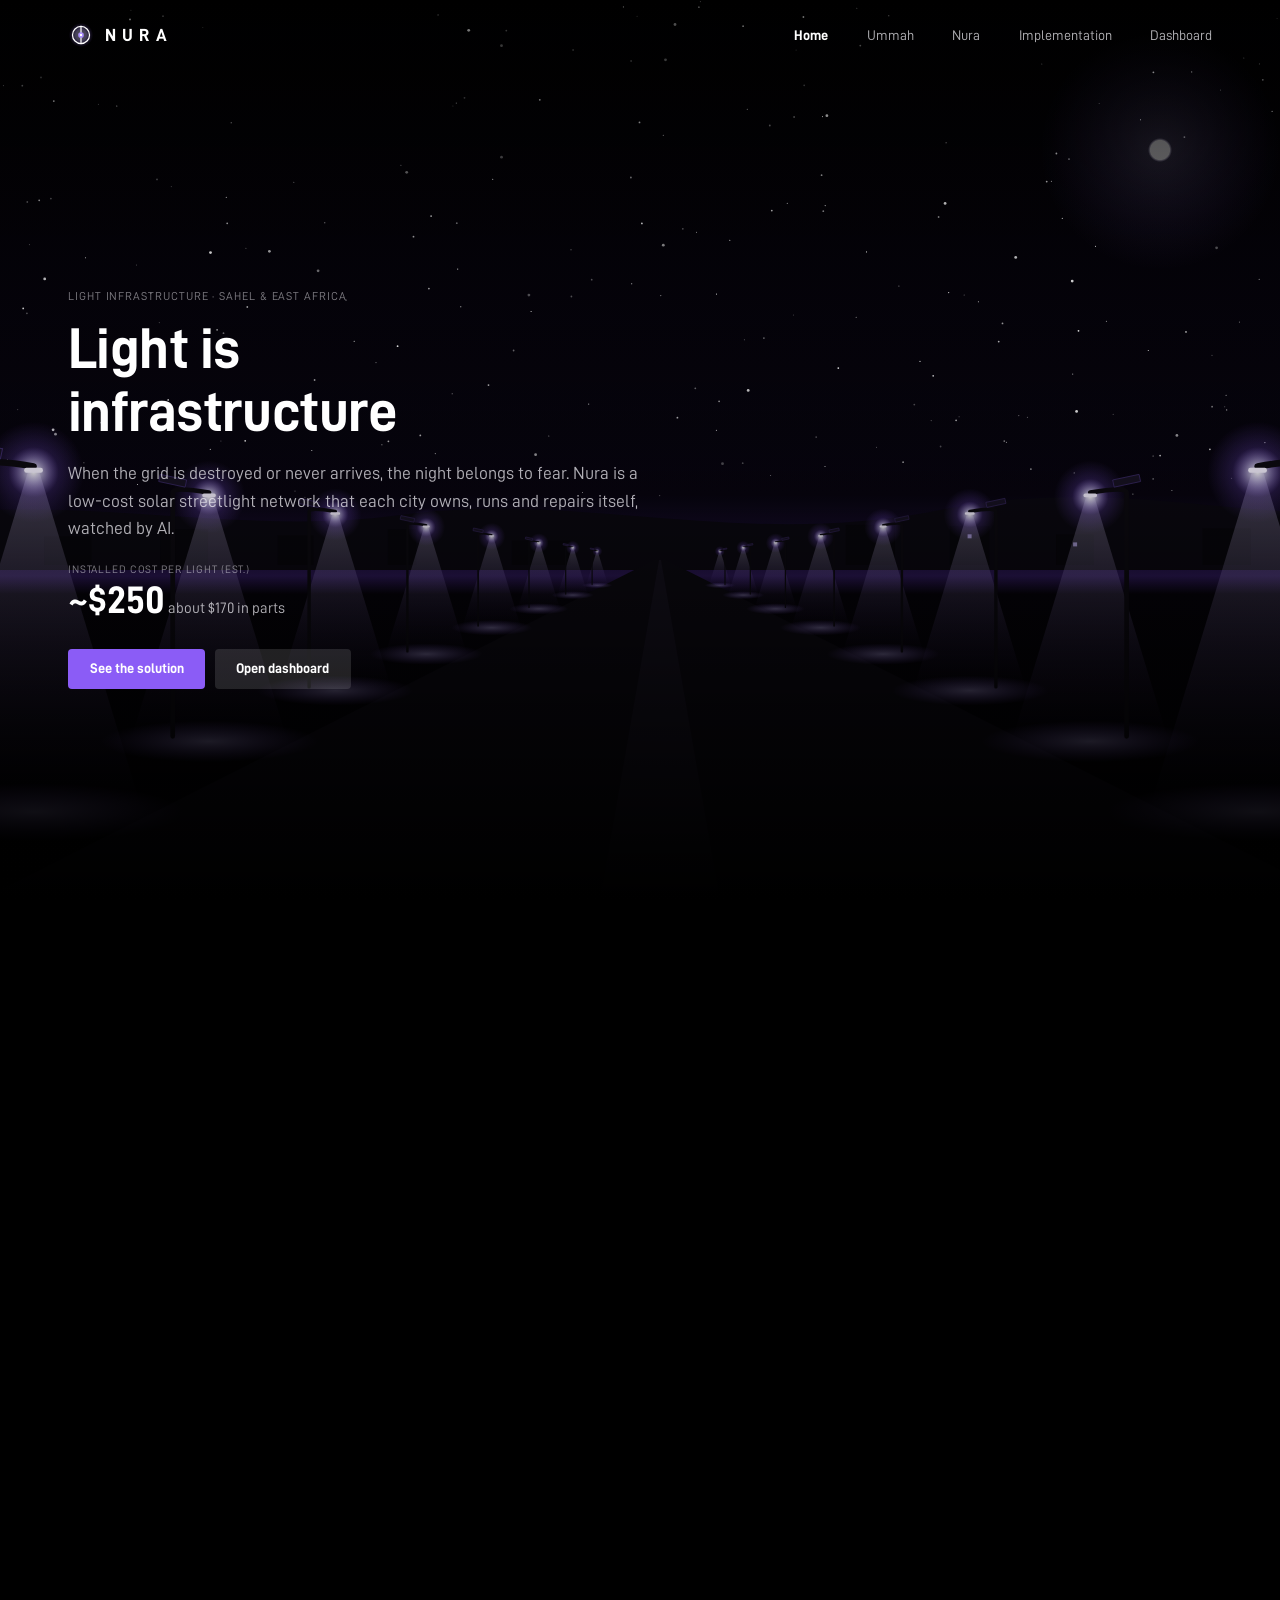
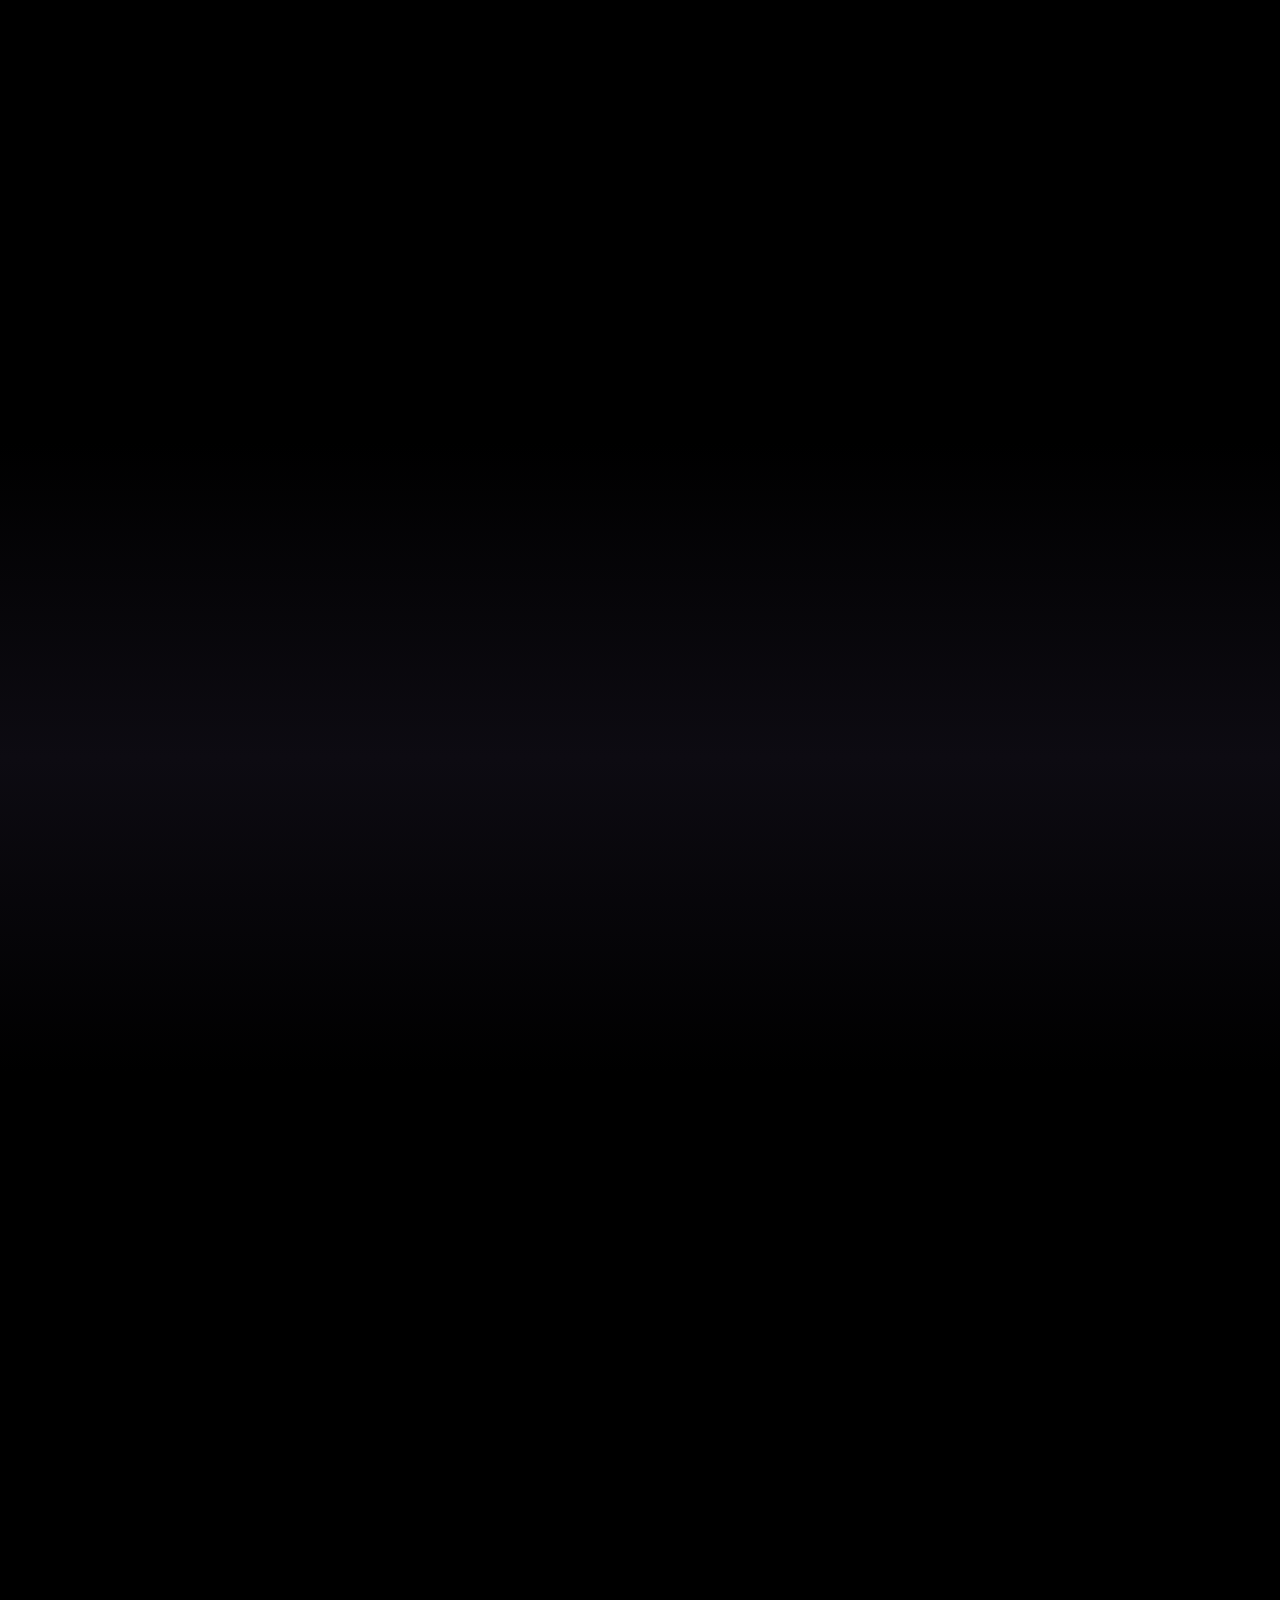
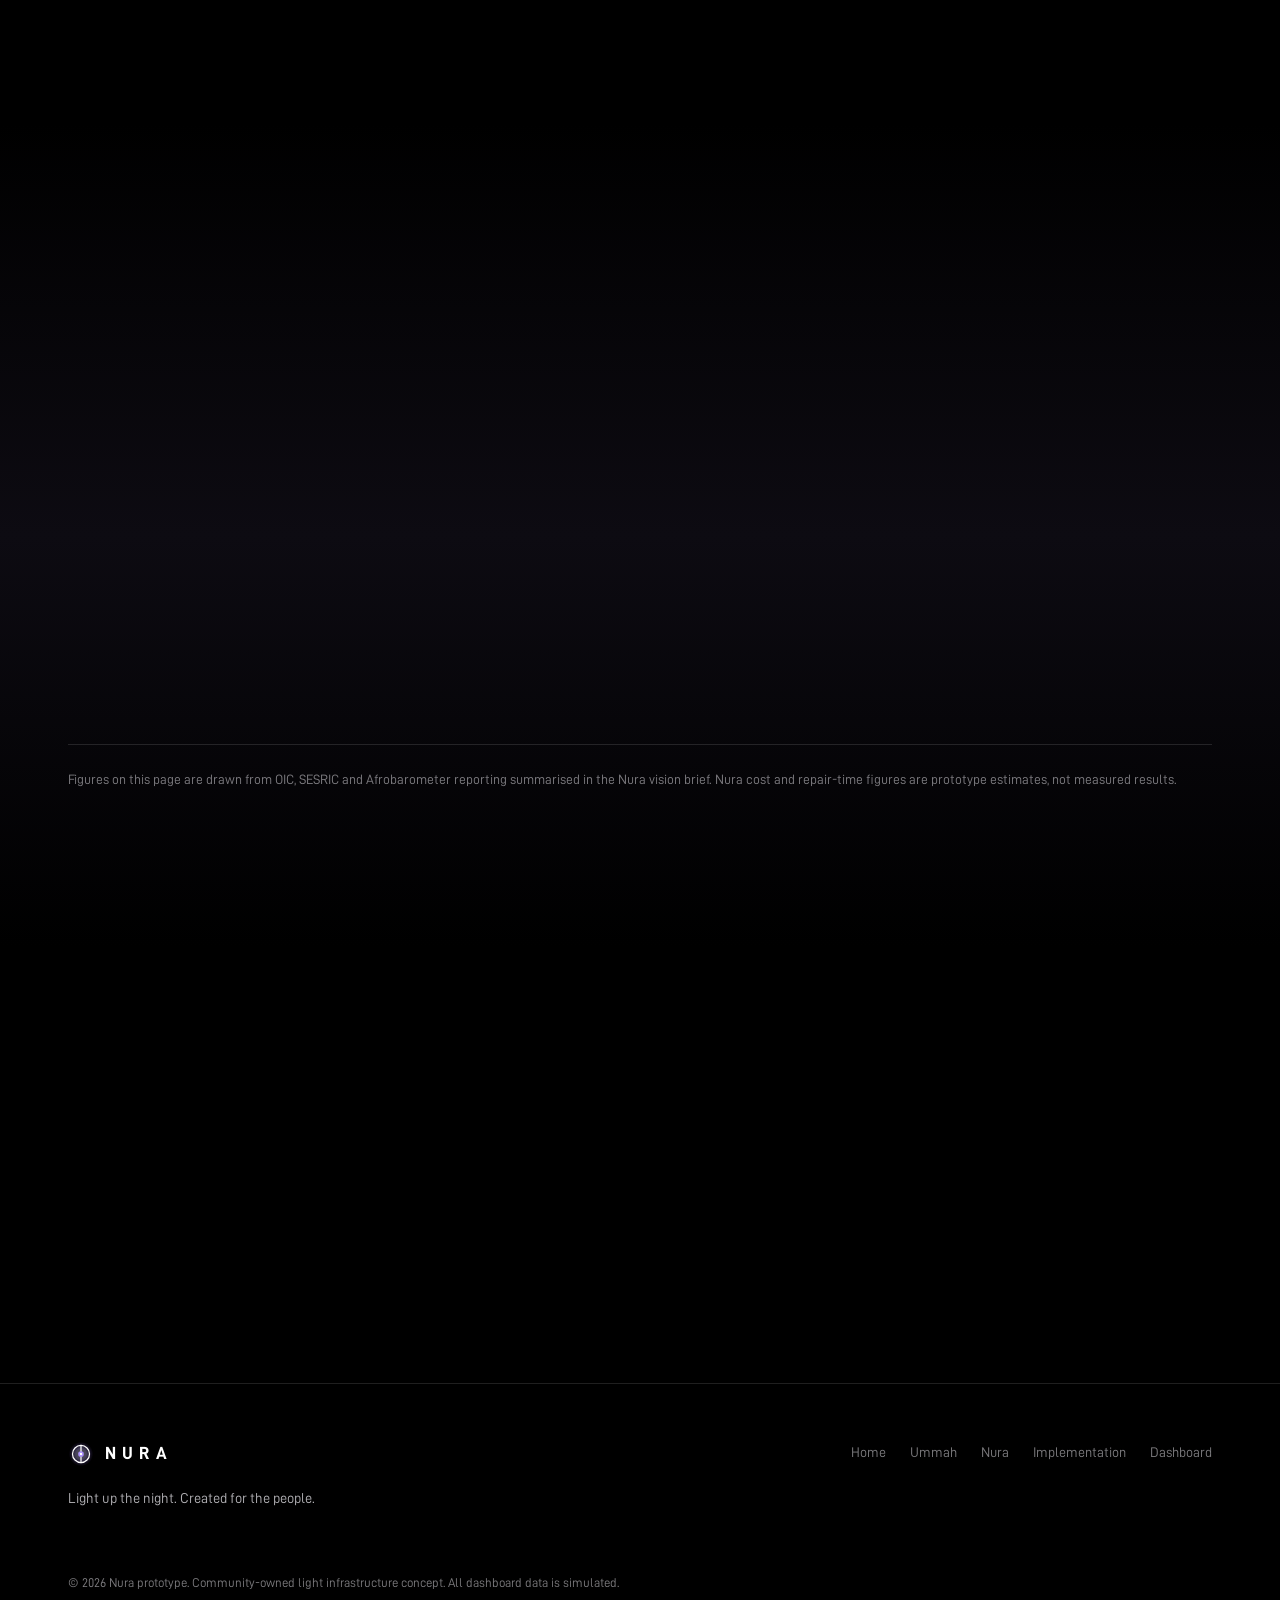
==== frontend/index.html @ 33710a35 "Merge GitHub initial commit" ====
<!doctype html>
<html lang="en">
<head>
  <meta charset="utf-8">
  <meta name="viewport" content="width=device-width, initial-scale=1, viewport-fit=cover">
  <meta http-equiv="Content-Security-Policy" content="default-src 'self'; script-src 'self'; style-src 'self'; font-src 'self'; img-src 'self' data:; connect-src 'self'; object-src 'none'; base-uri 'self'; form-action 'none'">
  <meta name="referrer" content="strict-origin-when-cross-origin">
  <title>Nura | Light is infrastructure</title>
  <meta name="description" content="Nura is a city-owned, solar-powered streetlight network with AI-assisted outage monitoring for Sudan, Somalia and the wider Sahel and East Africa.">
  <meta name="theme-color" content="#000000">
  <link rel="icon" href="assets/img/favicon.svg" type="image/svg+xml">
  <link rel="preload" href="assets/fonts/D-DIN-Bold.woff" as="font" type="font/woff" crossorigin>
  <link rel="stylesheet" href="assets/css/nura.css">
  <script src="assets/js/site.js" defer></script>
</head>
<body>
  <a class="skip-link" href="#main">Skip to content</a>

  <header class="nav">
    <div class="container nav__inner">
      <a class="brand" href="index.html" aria-label="Nura home"><img src="assets/img/logo.svg" alt="" width="26" height="26">NURA</a>
      <button class="nav__toggle" type="button" aria-expanded="false" aria-controls="nav-links" aria-label="Open menu"><span></span><span></span><span></span></button>
      <ul class="nav__links" id="nav-links">
        <li><a href="index.html" aria-current="page">Home</a></li>
        <li><a href="ummah.html">Ummah</a></li>
        <li><a href="nura.html">Nura</a></li>
        <li><a href="implementation.html">Implementation</a></li>
        <li><a href="dashboard.html">Dashboard</a></li>
      </ul>
    </div>
  </header>

  <main id="main">
    <!-- Hero -->
    <section class="hero">
      <div class="hero__bg hero__bg--street" role="img" aria-label="A Sahel road at night lined with purple-white solar streetlights"></div>
      <div class="container">
        <div class="hero__content">
          <span class="eyebrow">Light infrastructure · Sahel &amp; East Africa</span>
          <h1>Light is<br>infrastructure</h1>
          <p>When the grid is destroyed or never arrives, the night belongs to fear. Nura is a low-cost solar streetlight network that each city owns, runs and repairs itself, watched by AI.</p>
          <div class="hero__figure">
            <span>Installed cost per light (est.)</span>
            <strong>~$250</strong><small>about $170 in parts</small>
          </div>
          <div class="btn-row">
            <a class="btn btn--primary" href="nura.html">See the solution</a>
            <a class="btn" href="dashboard.html">Open dashboard</a>
          </div>
        </div>
      </div>
    </section>

    <!-- The problem -->
    <section class="section" aria-labelledby="problem-title">
      <div class="container split split--wide-left">
        <div class="reveal">
          <span class="eyebrow">The problem</span>
          <h2 id="problem-title">The missing layer</h2>
          <p class="lede">Sudan, the Sahel and East Africa lack <strong>light infrastructure</strong>: the small, local public works that everyday life depends on. That means mini-grids, clean-water boreholes, neighbourhood clinics, community telecoms and streetlights.</p>
          <p>The Organisation of Islamic Cooperation (OIC) has warned that chronic shortages of this decentralised infrastructure make the region's climate shocks, displacement and insecurity worse. Heavy infrastructure takes decades. Light infrastructure can be rebuilt in weeks, if communities are allowed to own it.</p>
        </div>
        <div class="grid grid--2 reveal">
          <div class="stat">
            <div class="stat__value">40<small>%</small></div>
            <div class="stat__label">In complete darkness</div>
            <div class="stat__note">Share of people in parts of war-torn Sudan left without power after attacks on energy assets.</div>
          </div>
          <div class="stat">
            <div class="stat__value">~1<small>/2</small></div>
            <div class="stat__label">Rural access</div>
            <div class="stat__note">Only about half of rural Sahelian communities have a borehole or reliable piped water (Afrobarometer).</div>
          </div>
          <div class="stat">
            <div class="stat__value">11</div>
            <div class="stat__label">Sudanese states</div>
            <div class="stat__note">Where the OIC's Islamic Solidarity Fund is re-equipping 80 local health centres.</div>
          </div>
          <div class="stat">
            <div class="stat__value">7</div>
            <div class="stat__label">Sahel nations</div>
            <div class="stat__note">Linked by the planned 10,100 km Dakar–Port Sudan railway, with no local lighting along its corridors.</div>
          </div>
        </div>
      </div>
    </section>

    <!-- Root causes -->
    <section class="section section--panel" aria-labelledby="causes-title">
      <div class="container">
        <div class="reveal">
          <span class="eyebrow">Why the lights go out</span>
          <h2 id="causes-title">Three forces keep the dark</h2>
        </div>
        <div class="grid grid--3 reveal">
          <article class="card">
            <h3>Systematic destruction</h3>
            <p>In active conflict, including the war in Sudan, armed factions such as the RSF target local energy and communications assets. Water networks fail with them, because the pumps need power.</p>
            <div class="card__meta">Impact · <strong>Up to 40% dark</strong></div>
          </article>
          <article class="card">
            <h3>Rural–urban disparity</h3>
            <p>Even before the war, city centres had patchy grid access while rural communities had almost none. Central grids never reach the villages, camps and edges of towns where people now live.</p>
            <div class="card__meta">Impact · <strong>~50% no water point</strong></div>
          </article>
          <article class="card">
            <h3>Climate–scarcity loop</h3>
            <p>SESRIC describes a vicious cycle. Without decentralised water and energy management, land degrades and droughts deepen. Economies weaken, and there is even less to build with.</p>
            <div class="card__meta">Impact · <strong>Self-reinforcing</strong></div>
          </article>
        </div>
      </div>
    </section>

    <!-- Who it hurts -->
    <section class="section" aria-labelledby="who-title">
      <div class="container split">
        <div class="reveal">
          <span class="eyebrow">Who pays for the dark</span>
          <h2 id="who-title">Everyone deserves the safety of light</h2>
          <p class="lede">Streetlights pave the way for travel. Without them, the most ordinary trips become the most dangerous.</p>
        </div>
        <div class="reveal">
          <ul class="checklist">
            <li><span><strong>Children</strong> walking to school, to the suuq and between family homes, often before sunrise and after sunset.</span></li>
            <li><span><strong>Women</strong> who carry the caregiving of whole families: preparing food, supporting children's education and reaching medical care, often at night.</span></li>
            <li><span><strong>Patients and health workers</strong> moving between homes and clinics when emergencies don't wait for daylight.</span></li>
            <li><span><strong>Displaced families</strong> in camps and host towns where paths, latrines and water points sit in total darkness.</span></li>
          </ul>
        </div>
      </div>
    </section>

    <!-- Impact -->
    <section class="section section--panel" aria-labelledby="impact-title">
      <div class="container">
        <div class="reveal">
          <span class="eyebrow">The impact of Nura</span>
          <h2 id="impact-title">Light without the overhead</h2>
          <p class="lede">Nura removes the expensive parts of a streetlight: trenching, grid connections, central control rooms and corporate contracts. It keeps what matters: light that stays on, and a community that knows the moment it doesn't.</p>
        </div>
        <div class="grid grid--4 reveal">
          <div class="stat">
            <div class="stat__value"><small>$</small>~250</div>
            <div class="stat__label">Per light, installed (est.)</div>
            <div class="stat__note">About $170 of that is parts: solar kit, battery, 10 W LED lamp and sensor node.</div>
          </div>
          <div class="stat">
            <div class="stat__value">0</div>
            <div class="stat__label">Grid dependence</div>
            <div class="stat__note">Every pole generates and stores its own power.</div>
          </div>
          <div class="stat">
            <div class="stat__value">3</div>
            <div class="stat__label">Priority zones</div>
            <div class="stat__note">Refugee, education and healthcare corridors are lit first.</div>
          </div>
          <div class="stat">
            <div class="stat__value">&lt;24<small>h</small></div>
            <div class="stat__label">Target repair time</div>
            <div class="stat__note">AI detects the outage and sends a local fixer step-by-step instructions.</div>
          </div>
        </div>
        <p class="sources">Figures on this page are drawn from OIC, SESRIC and Afrobarometer reporting summarised in the Nura vision brief. Nura cost and repair-time figures are prototype estimates, not measured results.</p>
      </div>
    </section>

    <!-- Slogan -->
    <section class="section slogan" aria-label="Nura slogan">
      <div class="container reveal">
        <span class="eyebrow">Nura · نورة · Light</span>
        <blockquote>Light up the night. <em>Created for the people.</em></blockquote>
        <div class="btn-row btn-row--center">
          <a class="btn" href="ummah.html">Why it matters</a>
          <a class="btn btn--primary" href="nura.html">How Nura works</a>
        </div>
      </div>
    </section>
  </main>

  <footer class="footer">
    <div class="container footer__inner">
      <div>
        <a class="brand" href="index.html" aria-label="Nura home"><img src="assets/img/logo.svg" alt="" width="26" height="26">NURA</a>
        <p class="footer__slogan">Light up the night. Created for the people.</p>
      </div>
      <ul class="footer__links">
        <li><a href="index.html">Home</a></li>
        <li><a href="ummah.html">Ummah</a></li>
        <li><a href="nura.html">Nura</a></li>
        <li><a href="implementation.html">Implementation</a></li>
        <li><a href="dashboard.html">Dashboard</a></li>
      </ul>
      <p class="footer__legal">© <span id="year">2026</span> Nura prototype. Community-owned light infrastructure concept. All dashboard data is simulated.</p>
    </div>
  </footer>
</body>
</html>
---- frontend/assets/css/nura.css ----
/* ==========================================================================
   Nura design system
   Black ground, white type, purple light. Starlink-inspired layout rhythm.
   ========================================================================== */

@font-face {
  font-family: "D-DIN";
  src: url("../fonts/D-DIN.woff") format("woff");
  font-weight: 400;
  font-style: normal;
  font-display: swap;
}
@font-face {
  font-family: "D-DIN";
  src: url("../fonts/D-DIN-Bold.woff") format("woff");
  font-weight: 700;
  font-style: normal;
  font-display: swap;
}
@font-face {
  font-family: "Barlow";
  src: url("../fonts/barlow-300.woff2") format("woff2");
  font-weight: 300;
  font-display: swap;
}
@font-face {
  font-family: "Barlow";
  src: url("../fonts/barlow-400.woff2") format("woff2");
  font-weight: 400;
  font-display: swap;
}
@font-face {
  font-family: "Barlow";
  src: url("../fonts/barlow-500.woff2") format("woff2");
  font-weight: 500;
  font-display: swap;
}
@font-face {
  font-family: "Barlow";
  src: url("../fonts/barlow-600.woff2") format("woff2");
  font-weight: 600;
  font-display: swap;
}

:root {
  color-scheme: dark;

  --black: #000000;
  --ink-900: #07060a;
  --ink-800: #0d0b12;
  --ink-700: #15121c;
  --panel: #1a1025;
  --line: rgba(255, 255, 255, 0.12);
  --line-strong: rgba(255, 255, 255, 0.28);

  --white: #ffffff;
  --text: #f4f2f8;
  --text-2: rgba(244, 242, 248, 0.72);
  --text-3: rgba(244, 242, 248, 0.5);

  --purple: #8b5cf6;
  --purple-hi: #a78bfa;
  --purple-lo: #5b3bb3;
  --purple-glow: rgba(139, 92, 246, 0.45);

  /* status: reserved, always paired with icon + label */
  --st-ok: #a78bfa;
  --st-warn: #fab219;
  --st-serious: #ec835a;
  --st-critical: #e5484d;

  --font-display: "D-DIN", "Barlow", "Helvetica Neue", Arial, sans-serif;
  --font-body: "D-DIN", "Barlow", "Helvetica Neue", Arial, sans-serif;
  --font-mono: ui-monospace, "SF Mono", Menlo, Consolas, monospace;

  --gutter: clamp(1rem, 4vw, 3rem);
  --max: 1240px;
  --nav-h: 72px;
  --ease: cubic-bezier(0.2, 0.7, 0.2, 1);
}

*,
*::before,
*::after {
  box-sizing: border-box;
}

html {
  scroll-behavior: smooth;
  -webkit-text-size-adjust: 100%;
}

body {
  margin: 0;
  background: var(--black);
  color: var(--text);
  font-family: var(--font-body);
  font-weight: 400;
  font-size: 1.0625rem;
  line-height: 1.6;
  -webkit-font-smoothing: antialiased;
  -moz-osx-font-smoothing: grayscale;
  overflow-x: hidden;
}

[hidden] {
  display: none !important;
}

img,
svg {
  max-width: 100%;
  display: block;
}

a {
  color: inherit;
  text-decoration: none;
}

p {
  margin: 0 0 1rem;
  color: var(--text-2);
}

h1,
h2,
h3,
h4 {
  font-family: var(--font-display);
  font-weight: 700;
  text-transform: uppercase;
  letter-spacing: 0.02em;
  line-height: 1.05;
  margin: 0 0 1rem;
  color: var(--white);
}

h1 {
  font-size: clamp(2.6rem, 7vw, 5.25rem);
}
h2 {
  font-size: clamp(2rem, 4.6vw, 3.5rem);
}
h3 {
  font-size: clamp(1.15rem, 2vw, 1.5rem);
  letter-spacing: 0.06em;
}
h4 {
  font-size: 0.95rem;
  letter-spacing: 0.14em;
}

:focus-visible {
  outline: 2px solid var(--purple-hi);
  outline-offset: 3px;
}

.skip-link {
  position: absolute;
  left: 1rem;
  top: -100px;
  z-index: 200;
  background: var(--white);
  color: var(--black);
  padding: 0.6rem 1rem;
  font-family: var(--font-display);
  text-transform: uppercase;
  letter-spacing: 0.12em;
  font-size: 0.8rem;
}
.skip-link:focus {
  top: 1rem;
}

.visually-hidden {
  position: absolute !important;
  width: 1px;
  height: 1px;
  overflow: hidden;
  clip: rect(0 0 0 0);
  white-space: nowrap;
}

/* ---------- Layout ---------- */

.container {
  width: 100%;
  max-width: var(--max);
  margin-inline: auto;
  padding-inline: var(--gutter);
}

.section {
  padding-block: clamp(4.5rem, 11vw, 9rem);
  position: relative;
}

.section--tight {
  padding-block: clamp(3rem, 7vw, 5rem);
}

.section--panel {
  background: linear-gradient(180deg, var(--black) 0%, var(--ink-800) 50%, var(--black) 100%);
}

.eyebrow {
  display: inline-block;
  font-family: var(--font-display);
  font-size: 0.78rem;
  letter-spacing: 0.28em;
  text-transform: uppercase;
  color: var(--purple-hi);
  margin-bottom: 1.1rem;
}

.lede {
  font-size: clamp(1.1rem, 1.8vw, 1.3rem);
  font-weight: 300;
  color: var(--text-2);
  max-width: 44rem;
}

.split {
  display: grid;
  grid-template-columns: 1fr;
  gap: clamp(2rem, 5vw, 5rem);
  align-items: center;
}
@media (min-width: 900px) {
  .split {
    grid-template-columns: 1fr 1fr;
  }
  .split--wide-left {
    grid-template-columns: 1.2fr 1fr;
  }
}

.grid {
  display: grid;
  gap: 1px;
  background: var(--line);
  border: 1px solid var(--line);
}
.grid--2 {
  grid-template-columns: repeat(auto-fit, minmax(min(100%, 320px), 1fr));
}
.grid--3 {
  grid-template-columns: repeat(auto-fit, minmax(min(100%, 260px), 1fr));
}
.grid--4 {
  grid-template-columns: repeat(auto-fit, minmax(min(100%, 220px), 1fr));
}

/* ---------- Navigation ---------- */

.nav {
  position: fixed;
  inset: 0 0 auto 0;
  z-index: 100;
  height: var(--nav-h);
  transition: background 0.35s var(--ease), border-color 0.35s var(--ease);
  border-bottom: 1px solid transparent;
}
.nav.is-scrolled,
.nav.is-open {
  background: rgba(0, 0, 0, 0.88);
  backdrop-filter: blur(14px);
  -webkit-backdrop-filter: blur(14px);
  border-bottom-color: var(--line);
}
.nav__inner {
  height: 100%;
  display: flex;
  align-items: center;
  justify-content: space-between;
  gap: 1rem;
}
.brand {
  display: inline-flex;
  align-items: center;
  gap: 0.7rem;
  font-family: var(--font-display);
  font-weight: 700;
  font-size: 1.35rem;
  letter-spacing: 0.42em;
  color: var(--white);
}
.brand img {
  width: 26px;
  height: 26px;
}
.nav__links {
  display: flex;
  align-items: center;
  gap: clamp(1rem, 3vw, 2.4rem);
  list-style: none;
  margin: 0;
  padding: 0;
}
.nav__links a {
  font-family: var(--font-display);
  font-size: 0.82rem;
  letter-spacing: 0.2em;
  text-transform: uppercase;
  color: var(--text-2);
  padding-block: 0.4rem;
  border-bottom: 1px solid transparent;
  transition: color 0.2s, border-color 0.2s;
}
.nav__links a:hover,
.nav__links a[aria-current="page"] {
  color: var(--white);
  border-bottom-color: var(--purple);
}
.nav__toggle {
  display: none;
  background: none;
  border: 0;
  color: var(--white);
  width: 44px;
  height: 44px;
  padding: 10px;
  cursor: pointer;
}
.nav__toggle span {
  display: block;
  height: 1.5px;
  background: currentColor;
  margin: 6px 0;
  transition: transform 0.3s var(--ease), opacity 0.3s;
}
.nav.is-open .nav__toggle span:nth-child(1) {
  transform: translateY(7.5px) rotate(45deg);
}
.nav.is-open .nav__toggle span:nth-child(2) {
  opacity: 0;
}
.nav.is-open .nav__toggle span:nth-child(3) {
  transform: translateY(-7.5px) rotate(-45deg);
}

@media (max-width: 760px) {
  .nav__toggle {
    display: block;
  }
  .nav__links {
    position: fixed;
    top: var(--nav-h);
    left: 0;
    right: 0;
    flex-direction: column;
    align-items: stretch;
    gap: 0;
    background: rgba(0, 0, 0, 0.96);
    border-bottom: 1px solid var(--line);
    padding: 0.5rem var(--gutter) 1.5rem;
    transform: translateY(-120%);
    visibility: hidden;
    transition: transform 0.35s var(--ease), visibility 0.35s;
  }
  .nav.is-open .nav__links {
    transform: none;
    visibility: visible;
  }
  .nav__links a {
    display: block;
    padding-block: 1rem;
    font-size: 1rem;
    border-bottom: 1px solid var(--line);
  }
}

/* ---------- Buttons ---------- */

.btn {
  display: inline-flex;
  align-items: center;
  justify-content: center;
  gap: 0.6rem;
  min-height: 48px;
  padding: 0.85rem 2rem;
  font-family: var(--font-display);
  font-size: 0.82rem;
  font-weight: 700;
  letter-spacing: 0.2em;
  text-transform: uppercase;
  color: var(--white);
  background: transparent;
  border: 1.5px solid var(--white);
  border-radius: 0;
  cursor: pointer;
  transition: background 0.25s var(--ease), color 0.25s var(--ease), border-color 0.25s var(--ease),
    box-shadow 0.25s var(--ease);
}
.btn:hover {
  background: var(--white);
  color: var(--black);
}
.btn--primary {
  background: var(--purple);
  border-color: var(--purple);
}
.btn--primary:hover {
  background: var(--purple-hi);
  border-color: var(--purple-hi);
  color: var(--black);
  box-shadow: 0 0 32px var(--purple-glow);
}
.btn--sm {
  min-height: 38px;
  padding: 0.5rem 1rem;
  font-size: 0.72rem;
  letter-spacing: 0.16em;
}
.btn--ghost {
  border-color: var(--line-strong);
  color: var(--text-2);
}
.btn--ghost:hover {
  border-color: var(--white);
}
.btn-row {
  display: flex;
  flex-wrap: wrap;
  gap: 1rem;
  margin-top: 2rem;
}

/* ---------- Hero ---------- */

.hero {
  position: relative;
  min-height: 100vh;
  min-height: 100svh;
  display: flex;
  align-items: flex-end;
  padding-bottom: clamp(4rem, 10vh, 7rem);
  overflow: hidden;
  isolation: isolate;
}
.hero__bg {
  position: absolute;
  inset: 0;
  z-index: -2;
  background-color: var(--black);
  background-size: cover;
  background-position: center bottom;
  background-repeat: no-repeat;
}
.hero__bg--street {
  background-image: url("../img/hero-street.svg");
}
.hero__bg--map {
  background-image: url("../img/hero-sahel.svg");
}
.hero__bg--node {
  background-image: url("../img/hero-node.svg");
}
.hero::after {
  content: "";
  position: absolute;
  inset: 0;
  z-index: -1;
  background: linear-gradient(180deg, rgba(0, 0, 0, 0.55) 0%, rgba(0, 0, 0, 0) 30%, rgba(0, 0, 0, 0.2) 55%, #000 100%);
}
.hero__content {
  max-width: 50rem;
}
.hero__content p {
  font-size: clamp(1.05rem, 1.7vw, 1.25rem);
  font-weight: 300;
  color: var(--text-2);
  max-width: 38rem;
}
.hero--short {
  min-height: 78vh;
  min-height: 78svh;
}
.scroll-cue {
  position: absolute;
  left: 50%;
  bottom: 1.5rem;
  width: 1px;
  height: 48px;
  background: linear-gradient(var(--purple-hi), transparent);
  animation: cue 2.2s var(--ease) infinite;
}
@keyframes cue {
  0% {
    transform: scaleY(0);
    transform-origin: top;
  }
  50% {
    transform: scaleY(1);
    transform-origin: top;
  }
  51% {
    transform-origin: bottom;
  }
  100% {
    transform: scaleY(0);
    transform-origin: bottom;
  }
}

/* ---------- Stats ---------- */

.stat {
  background: var(--black);
  padding: clamp(1.75rem, 3vw, 2.5rem);
}
.stat__value {
  font-family: var(--font-display);
  font-weight: 700;
  font-size: clamp(2.6rem, 5.5vw, 4.25rem);
  line-height: 1;
  color: var(--white);
  letter-spacing: 0.01em;
}
.stat__value small {
  font-size: 0.45em;
  color: var(--purple-hi);
  margin-left: 0.15em;
}
.stat__label {
  margin-top: 0.8rem;
  font-family: var(--font-display);
  font-size: 0.78rem;
  letter-spacing: 0.2em;
  text-transform: uppercase;
  color: var(--text-2);
}
.stat__note {
  margin-top: 0.6rem;
  font-size: 0.9rem;
  color: var(--text-3);
}

/* ---------- Cards ---------- */

.card {
  background: var(--black);
  padding: clamp(1.75rem, 3vw, 2.5rem);
  display: flex;
  flex-direction: column;
  transition: background 0.3s var(--ease);
}
.card:hover {
  background: var(--ink-700);
}
.card__index {
  font-family: var(--font-display);
  color: var(--purple-hi);
  letter-spacing: 0.2em;
  font-size: 0.78rem;
  margin-bottom: 1.4rem;
}
.card h3 {
  margin-bottom: 0.8rem;
}
.card p:last-child {
  margin-bottom: 0;
}
.card__meta {
  margin-top: auto;
  padding-top: 1.2rem;
  font-family: var(--font-display);
  font-size: 0.75rem;
  letter-spacing: 0.18em;
  text-transform: uppercase;
  color: var(--text-3);
}
.card__meta strong {
  color: var(--white);
  font-weight: 700;
}

.tag {
  display: inline-flex;
  align-items: center;
  gap: 0.4rem;
  font-family: var(--font-display);
  font-size: 0.7rem;
  letter-spacing: 0.18em;
  text-transform: uppercase;
  padding: 0.3rem 0.65rem;
  border: 1px solid var(--line-strong);
  color: var(--text-2);
}
.tag--purple {
  border-color: var(--purple);
  color: var(--purple-hi);
}

/* ---------- Quote / slogan ---------- */

.slogan {
  text-align: center;
}
.slogan blockquote {
  margin: 0 auto;
  max-width: 54rem;
  font-family: var(--font-display);
  font-size: clamp(1.7rem, 4.2vw, 3.2rem);
  text-transform: uppercase;
  letter-spacing: 0.04em;
  line-height: 1.15;
  color: var(--white);
}
.slogan blockquote em {
  font-style: normal;
  color: var(--purple-hi);
  text-shadow: 0 0 40px var(--purple-glow);
}

/* ---------- Lists ---------- */

.checklist {
  list-style: none;
  margin: 1.5rem 0 0;
  padding: 0;
  border-top: 1px solid var(--line);
}
.checklist li {
  display: grid;
  grid-template-columns: 2.2rem 1fr;
  gap: 0.5rem;
  padding: 1.1rem 0;
  border-bottom: 1px solid var(--line);
  color: var(--text-2);
}
.checklist li::before {
  content: "";
  width: 10px;
  height: 10px;
  margin-top: 0.55rem;
  background: var(--purple);
  box-shadow: 0 0 14px var(--purple-glow);
  border-radius: 50%;
}
.checklist strong {
  color: var(--white);
  font-weight: 500;
}

/* ---------- Tables ---------- */

.table-wrap {
  overflow-x: auto;
  border: 1px solid var(--line);
}
table {
  width: 100%;
  border-collapse: collapse;
  font-size: 0.95rem;
}
th,
td {
  text-align: left;
  padding: 0.95rem 1.1rem;
  border-bottom: 1px solid var(--line);
  white-space: nowrap;
}
th {
  font-family: var(--font-display);
  font-size: 0.72rem;
  letter-spacing: 0.18em;
  text-transform: uppercase;
  color: var(--text-3);
  font-weight: 400;
  background: var(--ink-800);
}
td {
  color: var(--text-2);
}
td.num,
th.num {
  text-align: right;
  font-variant-numeric: tabular-nums;
}
tr.is-highlight td {
  color: var(--white);
  background: rgba(139, 92, 246, 0.1);
}
caption {
  caption-side: bottom;
  text-align: left;
  padding: 0.8rem 1.1rem;
  font-size: 0.85rem;
  color: var(--text-3);
}

/* ---------- Figures / diagrams ---------- */

.figure {
  margin: 0;
  border: 1px solid var(--line);
  background: radial-gradient(120% 90% at 50% 100%, rgba(139, 92, 246, 0.14), transparent 60%), var(--ink-900);
  padding: clamp(1rem, 3vw, 2rem);
}
.figure figcaption {
  margin-top: 1rem;
  font-size: 0.85rem;
  color: var(--text-3);
}
.diagram-scroll {
  overflow-x: auto;
}
.diagram-scroll svg {
  min-width: 560px;
  width: 100%;
  height: auto;
}
svg text {
  font-family: var(--font-display);
}

/* ---------- Steps / timeline ---------- */

.steps {
  counter-reset: step;
  display: grid;
  gap: 1px;
  background: var(--line);
  border: 1px solid var(--line);
  grid-template-columns: repeat(auto-fit, minmax(min(100%, 230px), 1fr));
}
.steps > li {
  list-style: none;
  counter-increment: step;
  background: var(--black);
  padding: 2rem 1.75rem;
}
.steps > li::before {
  content: "0" counter(step);
  display: block;
  font-family: var(--font-display);
  font-size: 2.4rem;
  font-weight: 700;
  color: transparent;
  -webkit-text-stroke: 1px var(--purple-hi);
  margin-bottom: 1rem;
}
.steps h3 {
  font-size: 1.05rem;
}
.steps p {
  font-size: 0.95rem;
  margin: 0;
}

/* ---------- Sources ---------- */

.sources {
  font-size: 0.85rem;
  color: var(--text-3);
  border-top: 1px solid var(--line);
  padding-top: 1.5rem;
  margin-top: 3rem;
}
.sources p {
  color: var(--text-3);
  margin-bottom: 0.4rem;
}

/* ---------- Footer ---------- */

.footer {
  border-top: 1px solid var(--line);
  padding-block: 3.5rem 2.5rem;
  background: var(--black);
}
.footer__inner {
  display: flex;
  flex-wrap: wrap;
  gap: 2rem;
  justify-content: space-between;
  align-items: flex-start;
}
.footer__slogan {
  font-family: var(--font-display);
  text-transform: uppercase;
  letter-spacing: 0.16em;
  font-size: 0.82rem;
  color: var(--text-2);
  margin-top: 0.8rem;
}
.footer__links {
  display: flex;
  flex-wrap: wrap;
  gap: 1.5rem;
  list-style: none;
  margin: 0;
  padding: 0;
}
.footer__links a {
  font-family: var(--font-display);
  font-size: 0.78rem;
  letter-spacing: 0.2em;
  text-transform: uppercase;
  color: var(--text-3);
}
.footer__links a:hover {
  color: var(--white);
}
.footer__legal {
  width: 100%;
  font-size: 0.8rem;
  color: var(--text-3);
  margin: 1rem 0 0;
}

/* ---------- Reveal on scroll (only when JS is running) ---------- */

.js .reveal {
  opacity: 0;
  transform: translateY(28px);
  transition: opacity 0.9s var(--ease), transform 0.9s var(--ease);
}
.js .reveal.is-visible {
  opacity: 1;
  transform: none;
}

@media (prefers-reduced-motion: reduce) {
  html {
    scroll-behavior: auto;
  }
  *,
  *::before,
  *::after {
    animation-duration: 0.01ms !important;
    animation-iteration-count: 1 !important;
    transition-duration: 0.01ms !important;
  }
  .js .reveal {
    opacity: 1;
    transform: none;
  }
}

/* ==========================================================================
   Dashboard
   ========================================================================== */

.dash {
  padding-top: calc(var(--nav-h) + 1.75rem);
  padding-bottom: 4rem;
  min-height: 100vh;
  background: radial-gradient(90% 60% at 50% 0%, rgba(139, 92, 246, 0.1), transparent 60%), var(--black);
}
.dash__head {
  display: flex;
  flex-wrap: wrap;
  justify-content: space-between;
  align-items: flex-end;
  gap: 1rem 2rem;
  margin-bottom: 1.5rem;
}
.dash__head h1 {
  font-size: clamp(1.7rem, 3.6vw, 2.6rem);
  margin: 0;
}
.dash__meta {
  display: flex;
  flex-wrap: wrap;
  gap: 0.6rem;
  align-items: center;
}
.live-dot {
  width: 8px;
  height: 8px;
  border-radius: 50%;
  background: var(--purple-hi);
  box-shadow: 0 0 10px var(--purple-hi);
  animation: pulse 1.6s ease-in-out infinite;
}
@keyframes pulse {
  50% {
    opacity: 0.35;
  }
}

.tabs {
  display: flex;
  flex-wrap: wrap;
  gap: 0;
  border-bottom: 1px solid var(--line);
  margin-bottom: 1.5rem;
}
.tab {
  background: none;
  border: 0;
  border-bottom: 2px solid transparent;
  color: var(--text-3);
  font-family: var(--font-display);
  font-size: 0.8rem;
  letter-spacing: 0.18em;
  text-transform: uppercase;
  padding: 1rem 1.25rem;
  cursor: pointer;
  display: inline-flex;
  gap: 0.6rem;
  align-items: center;
  margin-bottom: -1px;
}
.tab:hover {
  color: var(--white);
}
.tab[aria-selected="true"] {
  color: var(--white);
  border-bottom-color: var(--purple);
}
.tab__badge {
  min-width: 1.4rem;
  padding: 0.05rem 0.4rem;
  font-size: 0.7rem;
  letter-spacing: 0.04em;
  border: 1px solid var(--line-strong);
  color: var(--text-2);
}
.tab__badge.is-alert {
  border-color: var(--st-critical);
  color: var(--white);
  background: rgba(229, 72, 77, 0.2);
}

.kpis {
  display: grid;
  gap: 1px;
  background: var(--line);
  border: 1px solid var(--line);
  grid-template-columns: repeat(auto-fit, minmax(min(100%, 170px), 1fr));
  margin-bottom: 1.5rem;
}
.kpi {
  background: var(--ink-900);
  padding: 1.1rem 1.25rem;
}
.kpi__label {
  display: flex;
  align-items: center;
  gap: 0.5rem;
  font-family: var(--font-display);
  font-size: 0.7rem;
  letter-spacing: 0.18em;
  text-transform: uppercase;
  color: var(--text-3);
}
.kpi__value {
  font-family: var(--font-display);
  font-weight: 700;
  font-size: 2.1rem;
  line-height: 1.1;
  margin-top: 0.4rem;
  color: var(--white);
  font-variant-numeric: tabular-nums;
}
.kpi__sub {
  font-size: 0.8rem;
  color: var(--text-3);
}

.status-icon {
  display: inline-grid;
  place-items: center;
  width: 16px;
  height: 16px;
  font-size: 10px;
  line-height: 1;
  font-weight: 700;
  font-family: var(--font-body);
  border-radius: 50%;
  flex: none;
}
.st-ok .status-icon,
.status-icon.st-ok {
  background: var(--st-ok);
  color: var(--black);
}
.st-warn .status-icon,
.status-icon.st-warn {
  background: var(--st-warn);
  color: var(--black);
  border-radius: 2px;
  transform: rotate(45deg);
}
.status-icon.st-warn > span,
.st-warn .status-icon > span {
  transform: rotate(-45deg);
}
.st-serious .status-icon,
.status-icon.st-serious {
  background: var(--st-serious);
  color: var(--black);
  border-radius: 2px;
}
.st-critical .status-icon,
.status-icon.st-critical {
  background: var(--st-critical);
  color: var(--white);
}
.st-muted .status-icon,
.status-icon.st-muted {
  background: var(--text-3);
  color: var(--black);
}

.dash__grid {
  display: grid;
  gap: 1.5rem;
  grid-template-columns: 1fr;
}
@media (min-width: 1080px) {
  .dash__grid {
    grid-template-columns: minmax(0, 1.55fr) minmax(0, 1fr);
  }
}

.panel {
  border: 1px solid var(--line);
  background: var(--ink-900);
  min-width: 0;
}
.panel__head {
  display: flex;
  flex-wrap: wrap;
  justify-content: space-between;
  align-items: center;
  gap: 0.75rem;
  padding: 1rem 1.25rem;
  border-bottom: 1px solid var(--line);
}
.panel__title {
  font-family: var(--font-display);
  font-size: 0.8rem;
  letter-spacing: 0.2em;
  text-transform: uppercase;
  color: var(--white);
  margin: 0;
}
.panel__body {
  padding: 1.25rem;
}
.panel + .panel {
  margin-top: 1.5rem;
}

.map-wrap {
  overflow-x: auto;
  background: radial-gradient(100% 80% at 50% 50%, rgba(139, 92, 246, 0.08), transparent 70%), #030205;
}
.map-wrap svg {
  width: 100%;
  min-width: 620px;
  height: auto;
}
.map-street {
  stroke: #1c1726;
  stroke-width: 22;
  stroke-linecap: round;
  fill: none;
}
.map-street-label {
  fill: var(--text-3);
  font-size: 11px;
  letter-spacing: 0.18em;
  text-transform: uppercase;
}
.map-building {
  fill: #0c0a11;
  stroke: #1a1622;
}
.map-poi {
  fill: var(--text-2);
  font-size: 10px;
  letter-spacing: 0.14em;
}
.map-link {
  stroke: var(--purple-lo);
  stroke-width: 2;
  stroke-dasharray: 3 5;
  opacity: 0.8;
}
.map-link.is-pinging {
  stroke: var(--purple-hi);
  opacity: 1;
  animation: dash 1s linear;
}
.map-link.is-broken {
  stroke: var(--st-warn);
  stroke-dasharray: 2 6;
  opacity: 1;
}
.map-link.is-dead {
  stroke: #3a2d2d;
  stroke-dasharray: 1 6;
}
.map-link-hit {
  stroke: transparent;
  stroke-width: 16;
  cursor: pointer;
}
@keyframes dash {
  to {
    stroke-dashoffset: -16;
  }
}
.map-node {
  cursor: pointer;
}
.map-node:focus {
  outline: none;
}
.map-node:focus-visible .node-ring,
.map-node.is-selected .node-ring {
  stroke: var(--white);
  stroke-width: 2;
  opacity: 1;
}
.node-halo {
  fill: url(#haloGrad);
  transition: opacity 0.5s;
}
.node-core {
  fill: #efe9ff;
  stroke: var(--purple-hi);
  stroke-width: 2;
}
.node-ring {
  fill: none;
  stroke: transparent;
  opacity: 0;
}
.node-label {
  fill: var(--text-3);
  font-size: 9.5px;
  letter-spacing: 0.08em;
}
.node-glyph {
  font-size: 10px;
  font-weight: 700;
  pointer-events: none;
  font-family: var(--font-body);
}
.map-node.is-out .node-halo,
.map-node.is-lamp .node-halo {
  opacity: 0;
}
.map-node.is-out .node-core {
  fill: #140608;
  stroke: var(--st-critical);
}
.map-node.is-out .node-glyph {
  fill: var(--st-critical);
}
.map-node.is-lamp .node-core {
  fill: #1a0f08;
  stroke: var(--st-serious);
}
.map-node.is-lamp .node-glyph {
  fill: var(--st-serious);
}
.map-node.is-unknown .node-core {
  fill: #111;
  stroke: var(--text-3);
}

.legend {
  display: flex;
  flex-wrap: wrap;
  gap: 0.6rem 1.25rem;
  padding: 0.9rem 1.25rem;
  border-top: 1px solid var(--line);
  font-size: 0.82rem;
  color: var(--text-2);
}
.legend__item {
  display: inline-flex;
  align-items: center;
  gap: 0.45rem;
}

.controls {
  display: flex;
  flex-wrap: wrap;
  gap: 0.6rem;
  align-items: center;
}
.select {
  appearance: none;
  -webkit-appearance: none;
  background: var(--black);
  color: var(--text);
  border: 1px solid var(--line-strong);
  border-radius: 0;
  min-height: 38px;
  padding: 0.4rem 2rem 0.4rem 0.75rem;
  font-family: var(--font-body);
  font-size: 0.9rem;
  background-image: linear-gradient(45deg, transparent 50%, var(--text-2) 50%),
    linear-gradient(135deg, var(--text-2) 50%, transparent 50%);
  background-position: calc(100% - 15px) 55%, calc(100% - 10px) 55%;
  background-size: 5px 5px, 5px 5px;
  background-repeat: no-repeat;
}
.switch {
  display: inline-flex;
  align-items: center;
  gap: 0.5rem;
  font-size: 0.85rem;
  color: var(--text-2);
  cursor: pointer;
}
.switch input {
  accent-color: var(--purple);
  width: 16px;
  height: 16px;
}

.inspector {
  display: grid;
  grid-template-columns: repeat(auto-fit, minmax(min(100%, 130px), 1fr));
  gap: 1px;
  background: var(--line);
  border: 1px solid var(--line);
  margin-bottom: 1rem;
}
.inspector div {
  background: var(--black);
  padding: 0.7rem 0.85rem;
}
.inspector dt {
  font-family: var(--font-display);
  font-size: 0.66rem;
  letter-spacing: 0.18em;
  text-transform: uppercase;
  color: var(--text-3);
}
.inspector dd {
  margin: 0.2rem 0 0;
  color: var(--white);
  font-variant-numeric: tabular-nums;
}
.empty {
  color: var(--text-3);
  font-size: 0.92rem;
  margin: 0;
}

.incidents {
  list-style: none;
  margin: 0;
  padding: 0;
  max-height: 290px;
  overflow-y: auto;
}
.incident {
  display: grid;
  grid-template-columns: auto 1fr auto;
  gap: 0.75rem;
  align-items: center;
  width: 100%;
  text-align: left;
  padding: 0.8rem 1.25rem;
  background: none;
  border: 0;
  border-bottom: 1px solid var(--line);
  color: var(--text);
  font: inherit;
  cursor: pointer;
}
.incident:hover,
.incident.is-active {
  background: rgba(139, 92, 246, 0.08);
}
.incident__title {
  font-size: 0.92rem;
  color: var(--white);
  display: block;
}
.incident__sub {
  font-size: 0.8rem;
  color: var(--text-3);
  display: block;
}
.incident__state {
  font-family: var(--font-display);
  font-size: 0.66rem;
  letter-spacing: 0.16em;
  text-transform: uppercase;
  color: var(--text-2);
}

.ai-meta {
  display: flex;
  flex-wrap: wrap;
  gap: 0.5rem;
  margin-bottom: 1rem;
}
.email {
  border: 1px solid var(--line);
  background: var(--black);
}
.email__head {
  padding: 0.9rem 1rem;
  border-bottom: 1px solid var(--line);
  font-size: 0.85rem;
  color: var(--text-2);
  display: grid;
  gap: 0.2rem;
}
.email__head b {
  display: inline-block;
  min-width: 4.2rem;
  font-family: var(--font-display);
  font-weight: 400;
  font-size: 0.7rem;
  letter-spacing: 0.16em;
  text-transform: uppercase;
  color: var(--text-3);
}
.email__subject {
  color: var(--white);
}
.email__body {
  margin: 0;
  padding: 1rem;
  font-family: var(--font-body);
  font-size: 0.9rem;
  line-height: 1.6;
  color: var(--text);
  white-space: pre-wrap;
  word-wrap: break-word;
  max-height: 420px;
  overflow-y: auto;
}
.email__body.is-typing::after {
  content: "▍";
  color: var(--purple-hi);
  animation: pulse 0.9s steps(1) infinite;
}
.json {
  margin: 1rem 0 0;
  padding: 0.9rem 1rem;
  background: #050308;
  border: 1px solid var(--line);
  font-family: var(--font-mono);
  font-size: 0.78rem;
  color: var(--purple-hi);
  overflow-x: auto;
  white-space: pre;
}
details.disclosure summary {
  cursor: pointer;
  font-family: var(--font-display);
  font-size: 0.72rem;
  letter-spacing: 0.18em;
  text-transform: uppercase;
  color: var(--text-2);
  margin-top: 1rem;
}

.log {
  list-style: none;
  margin: 0;
  padding: 0;
  font-family: var(--font-mono);
  font-size: 0.78rem;
  max-height: 240px;
  overflow-y: auto;
}
.log li {
  display: grid;
  grid-template-columns: 5.2rem 5.5rem 1fr;
  gap: 0.75rem;
  padding: 0.45rem 1.25rem;
  border-bottom: 1px solid rgba(255, 255, 255, 0.05);
  color: var(--text-2);
}
.log time {
  color: var(--text-3);
}
.log .lvl {
  text-transform: uppercase;
  letter-spacing: 0.08em;
}
.log .lvl-ok {
  color: var(--st-ok);
}
.log .lvl-warn {
  color: var(--st-warn);
}
.log .lvl-crit {
  color: var(--st-critical);
}
.log .lvl-ai {
  color: var(--white);
}
@media (max-width: 560px) {
  .log li {
    grid-template-columns: 4.6rem 1fr;
  }
  .log .lvl {
    display: none;
  }
}

.notice {
  font-size: 0.85rem;
  color: var(--text-3);
  border-left: 2px solid var(--purple);
  padding: 0.4rem 0 0.4rem 0.9rem;
  margin: 1.5rem 0 0;
}

.btn-row--center {
  justify-content: center;
}

.disclosure-panel {
  margin-top: 1.5rem;
}
.disclosure-panel > summary {
  cursor: pointer;
  list-style: none;
}
.disclosure-panel > summary::-webkit-details-marker {
  display: none;
}
.disclosure-panel > summary::after {
  content: "+";
  color: var(--purple-hi);
  font-family: var(--font-display);
  font-size: 1.2rem;
}
.disclosure-panel[open] > summary::after {
  content: "\2212";
}
code {
  font-family: var(--font-mono);
  font-size: 0.9em;
  color: var(--purple-hi);
}

/* ---------- Grid borders: draw cell lines with borders so empty cells stay black ---------- */
.grid,
.kpis,
.steps,
.inspector {
  gap: 0;
  background: none;
  border-width: 1px 0 0 1px;
  border-style: solid;
  border-color: var(--line);
}
.grid > *,
.kpis > *,
.steps > *,
.inspector > * {
  border-right: 1px solid var(--line);
  border-bottom: 1px solid var(--line);
}

.dash__grid,
.dash__grid > * {
  min-width: 0;
}
.dash__grid {
  grid-template-columns: minmax(0, 1fr);
}
@media (min-width: 1080px) {
  .dash__grid {
    grid-template-columns: minmax(0, 1.55fr) minmax(0, 1fr);
  }
}
@media (max-width: 700px) {
  .kpis {
    grid-template-columns: 1fr 1fr;
  }
  .kpi:last-child {
    grid-column: 1 / -1;
  }
  .tabs {
    flex-direction: column;
  }
  .tab {
    width: 100%;
    justify-content: space-between;
    border-bottom: 1px solid var(--line);
    border-left: 2px solid transparent;
  }
  .tab[aria-selected="true"] {
    border-bottom-color: var(--line);
    border-left-color: var(--purple);
  }
}

/* ==========================================================================
   Refinement layer: Starlink-style restraint
   Sentence-case headlines, one typeface, small plain buttons, no glow,
   no numbered eyebrows. Colour palette unchanged.
   ========================================================================== */

body {
  font-size: 1rem;
  line-height: 1.55;
  color: var(--text-2);
}

h1,
h2,
h3,
h4 {
  text-transform: none;
  letter-spacing: -0.01em;
  line-height: 1.1;
  font-weight: 700;
}
h1 {
  font-size: clamp(2.25rem, 4.6vw, 3.6rem);
}
h2 {
  font-size: clamp(1.75rem, 3.2vw, 2.6rem);
}
h3 {
  font-size: 1.2rem;
  letter-spacing: 0;
}
h4 {
  font-size: 1rem;
  letter-spacing: 0;
}

.eyebrow {
  font-family: var(--font-body);
  font-size: 0.72rem;
  letter-spacing: 0.08em;
  color: var(--text-3);
  margin-bottom: 0.75rem;
}

.lede,
.hero__content p {
  font-weight: 400;
  font-size: 1.1rem;
  color: var(--text-2);
  max-width: 36rem;
}

/* Navigation: small, sentence case, no underline */
.nav__links a,
.footer__links a {
  font-family: var(--font-body);
  font-size: 0.875rem;
  letter-spacing: 0;
  text-transform: none;
  border-bottom: 0;
}
.nav__links a:hover,
.nav__links a[aria-current="page"] {
  color: var(--white);
}
.nav__links a[aria-current="page"] {
  font-weight: 700;
}
.brand {
  font-size: 1.1rem;
  letter-spacing: 0.34em;
}

/* Buttons: compact, 4px radius, sentence case */
.btn {
  min-height: 40px;
  padding: 0.55rem 1.35rem;
  font-family: var(--font-body);
  font-size: 0.875rem;
  font-weight: 700;
  letter-spacing: 0;
  text-transform: none;
  border: 0;
  border-radius: 4px;
  background: rgba(255, 255, 255, 0.12);
  color: var(--white);
}
.btn:hover {
  background: rgba(255, 255, 255, 0.22);
  color: var(--white);
}
.btn--primary {
  background: var(--purple);
}
.btn--primary:hover {
  background: var(--purple-hi);
  color: var(--black);
  box-shadow: none;
}
.btn--ghost {
  background: transparent;
  box-shadow: inset 0 0 0 1px var(--line-strong);
}
.btn--ghost:hover {
  background: rgba(255, 255, 255, 0.08);
}
.btn--sm {
  min-height: 34px;
  padding: 0.4rem 0.9rem;
  font-size: 0.8rem;
  letter-spacing: 0;
}
.btn-row {
  gap: 0.6rem;
  margin-top: 1.75rem;
}

/* Hero: content sits mid-left like Starlink, one key figure */
.hero {
  align-items: center;
  padding-top: var(--nav-h);
  padding-bottom: 0;
}
.hero--short {
  min-height: 70vh;
  min-height: 70svh;
  align-items: flex-end;
  padding-bottom: 4rem;
}
.hero__figure {
  margin-top: 1.25rem;
}
.hero__figure span {
  display: block;
  font-size: 0.68rem;
  letter-spacing: 0.08em;
  text-transform: uppercase;
  color: var(--text-3);
}
.hero__figure strong {
  font-family: var(--font-display);
  font-size: 2.4rem;
  line-height: 1.1;
  color: var(--white);
}
.hero__figure small {
  font-size: 0.95rem;
  color: var(--text-2);
  margin-left: 0.2rem;
}
.scroll-cue {
  display: none;
}

/* Stats, cards, tags: quieter labels */
.stat__value {
  font-size: clamp(2.2rem, 4vw, 3rem);
}
.stat__value small {
  color: var(--text-2);
}
.stat__label,
.card__index,
.card__meta,
.tag,
.kpi__label,
.panel__title,
.tab,
th,
.incident__state,
.email__head b,
.inspector dt,
details.disclosure summary {
  font-family: var(--font-body);
  letter-spacing: 0.04em;
}
.stat__label {
  text-transform: none;
  font-size: 0.9rem;
  color: var(--white);
}
.card__index {
  color: var(--text-3);
  letter-spacing: 0.04em;
  margin-bottom: 1rem;
}
.card__meta {
  display: none;
}
.tag {
  text-transform: none;
  font-size: 0.75rem;
  border-radius: 4px;
}
.tag--purple {
  color: var(--purple-hi);
}
.card:hover {
  background: var(--ink-800);
}

/* Remove decorative glow */
.checklist li::before {
  width: 6px;
  height: 6px;
  margin-top: 0.6rem;
  box-shadow: none;
  border-radius: 0;
}
.slogan blockquote {
  text-transform: none;
  letter-spacing: -0.01em;
  font-size: clamp(1.75rem, 3.6vw, 2.8rem);
}
.slogan blockquote em {
  text-shadow: none;
}
.steps > li::before {
  font-family: var(--font-body);
  font-size: 0.8rem;
  font-weight: 400;
  color: var(--text-3);
  -webkit-text-stroke: 0;
  margin-bottom: 0.9rem;
}
.steps h3 {
  font-size: 1.1rem;
}

/* Tables: sentence-case headers */
th {
  text-transform: none;
  font-size: 0.8rem;
  color: var(--text-2);
}

/* Dashboard labels: sentence case, lighter tracking */
.dash__head h1 {
  font-size: clamp(1.6rem, 3vw, 2.2rem);
}
.tab,
.kpi__label,
.panel__title,
.incident__state,
.email__head b,
.inspector dt,
details.disclosure summary {
  text-transform: none;
}
.tab {
  font-size: 0.9rem;
  letter-spacing: 0;
}
.panel__title {
  font-size: 0.95rem;
  letter-spacing: 0;
}
.kpi__label {
  font-size: 0.8rem;
  letter-spacing: 0;
}
.kpi__value {
  font-size: 1.9rem;
}
.footer__slogan {
  text-transform: none;
  letter-spacing: 0;
  font-size: 0.9rem;
}

/* Subtler reveal */
.js .reveal {
  transform: translateY(12px);
  transition-duration: 0.6s;
}

/* ---------- Implementation view ---------- */
.parts {
  list-style: none;
  margin: 0;
  padding: 0;
  border-top: 1px solid var(--line);
}
.part {
  display: grid;
  grid-template-columns: 72px minmax(0, 1fr) auto;
  gap: 1.25rem;
  align-items: center;
  padding: 1.1rem 0;
  border-bottom: 1px solid var(--line);
}
.part svg {
  width: 72px;
  height: 56px;
}
.part h3 {
  margin: 0 0 0.2rem;
  font-size: 1.05rem;
}
.part p {
  margin: 0;
  font-size: 0.92rem;
}
.part__qty {
  font-size: 0.85rem;
  color: var(--text-3);
  text-align: right;
  white-space: nowrap;
}
.part__qty strong {
  display: block;
  color: var(--white);
  font-size: 1rem;
}
@media (max-width: 520px) {
  .part {
    grid-template-columns: 56px minmax(0, 1fr);
  }
  .part svg {
    width: 56px;
  }
  .part__qty {
    grid-column: 2;
    text-align: left;
  }
}

.stage {
  border-top: 1px solid var(--line);
  padding: 1.4rem 0;
}
.stage:last-child {
  border-bottom: 1px solid var(--line);
}
.stage summary {
  display: grid;
  grid-template-columns: 3rem minmax(0, 1fr) auto;
  gap: 1rem;
  align-items: baseline;
  cursor: pointer;
  list-style: none;
}
.stage summary::-webkit-details-marker {
  display: none;
}
.stage summary::after {
  content: "+";
  color: var(--purple-hi);
  font-size: 1.2rem;
}
.stage[open] summary::after {
  content: "\2212";
}
.stage__num {
  color: var(--text-3);
  font-size: 0.85rem;
}
.stage__title {
  color: var(--white);
  font-family: var(--font-display);
  font-weight: 700;
  font-size: 1.2rem;
}
.stage__time {
  display: block;
  font-size: 0.85rem;
  color: var(--text-3);
  font-family: var(--font-body);
  font-weight: 400;
}
.stage ol {
  margin: 1rem 0 0 4rem;
  padding: 0 0 0 1.1rem;
  color: var(--text-2);
}
.stage li {
  margin-bottom: 0.45rem;
}
@media (max-width: 520px) {
  .stage ol {
    margin-left: 0;
  }
}

/* Implementation: stacked layout (intro, full-width figure, two-column parts) */
.intro {
  max-width: 40rem;
  margin-bottom: 2.5rem;
}
.figure--wide {
  max-width: 960px;
  margin-bottom: 3rem;
}
.parts {
  display: grid;
  grid-template-columns: repeat(auto-fit, minmax(min(100%, 460px), 1fr));
  column-gap: 3rem;
  border-top: 0;
  border-bottom: 1px solid var(--line);
}
.parts .part {
  border-top: 1px solid var(--line);
  border-bottom: 0;
}

/* Ummah: grouped country cards */
.group-title {
  display: flex;
  align-items: baseline;
  gap: 0.75rem;
  margin: 2.5rem 0 1rem;
  font-size: 1.1rem;
}
.group-title span {
  font-family: var(--font-body);
  font-weight: 400;
  font-size: 0.8rem;
  color: var(--purple-hi);
}
.group-close {
  margin-top: 2.5rem;
}

.table-gap {
  margin-top: 1.5rem;
}
.split--top {
  align-items: start;
}

.steps {
  margin: 0;
  padding: 0;
}
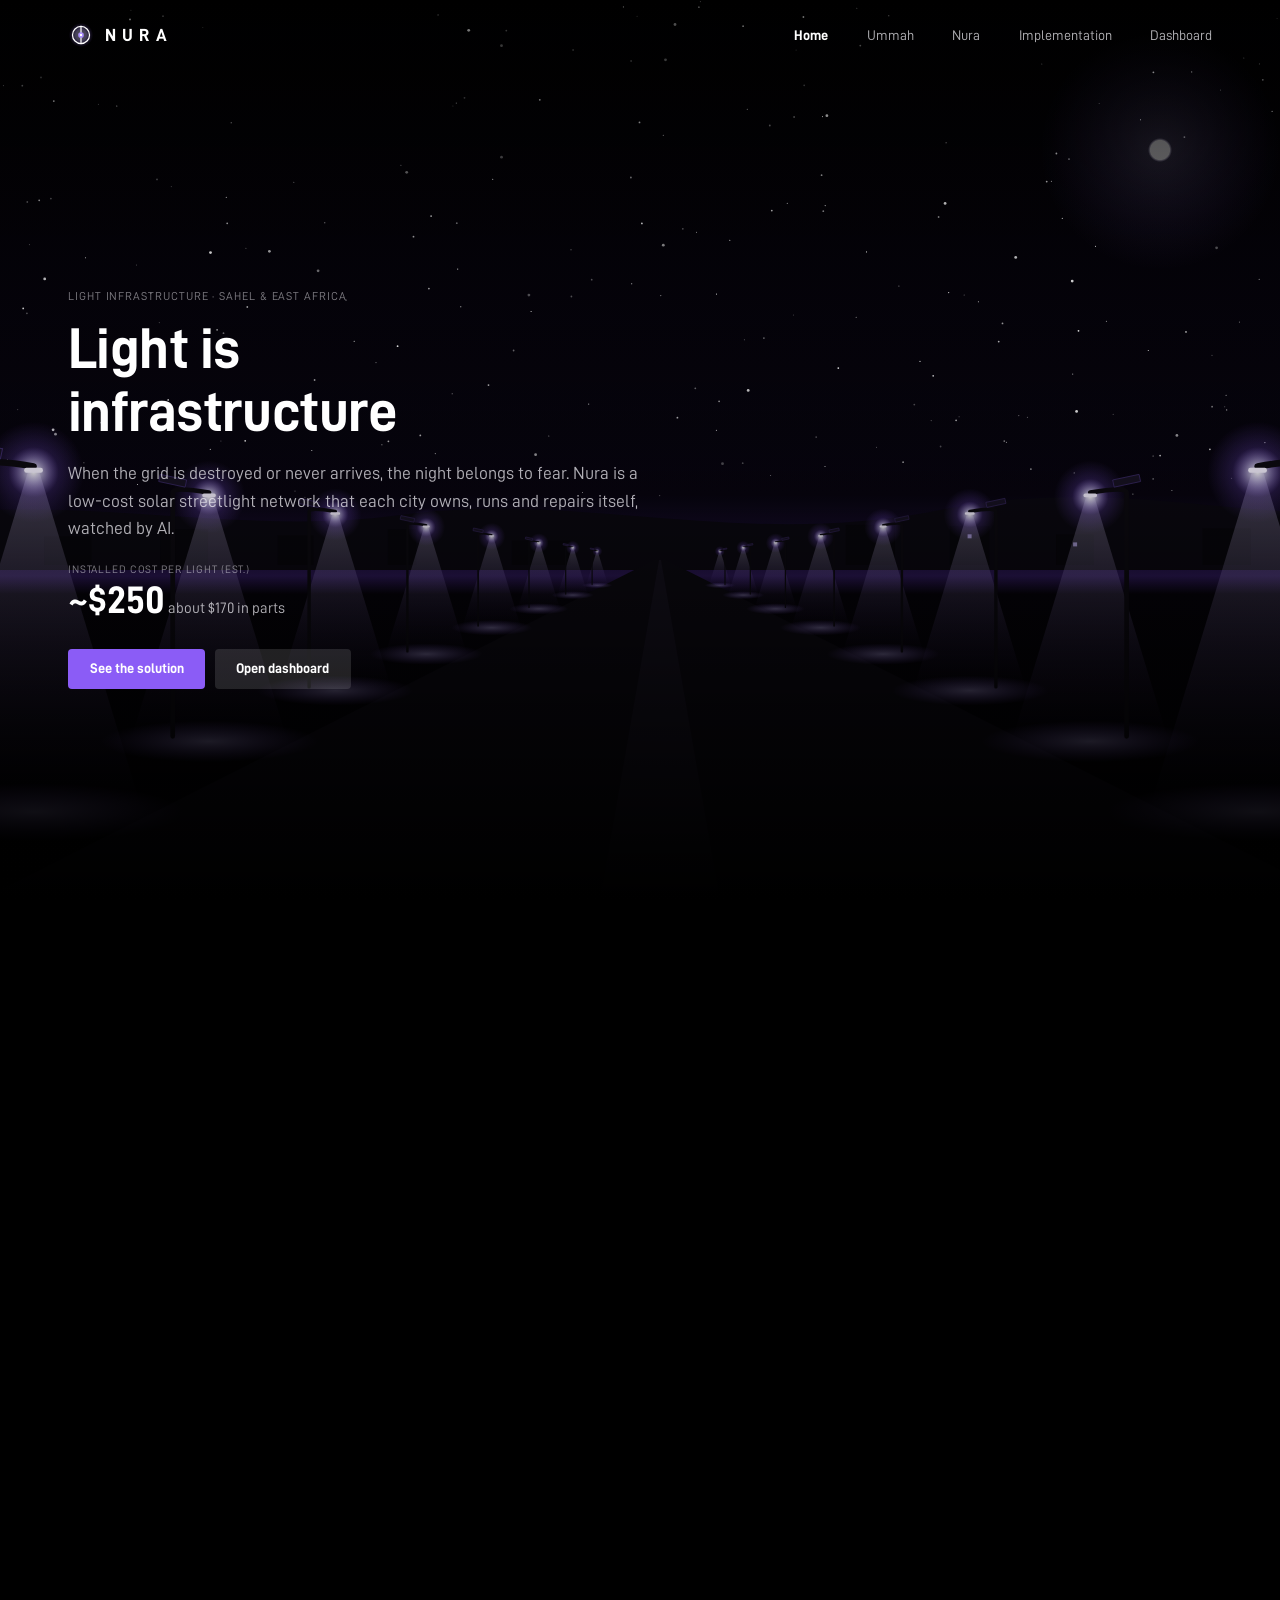
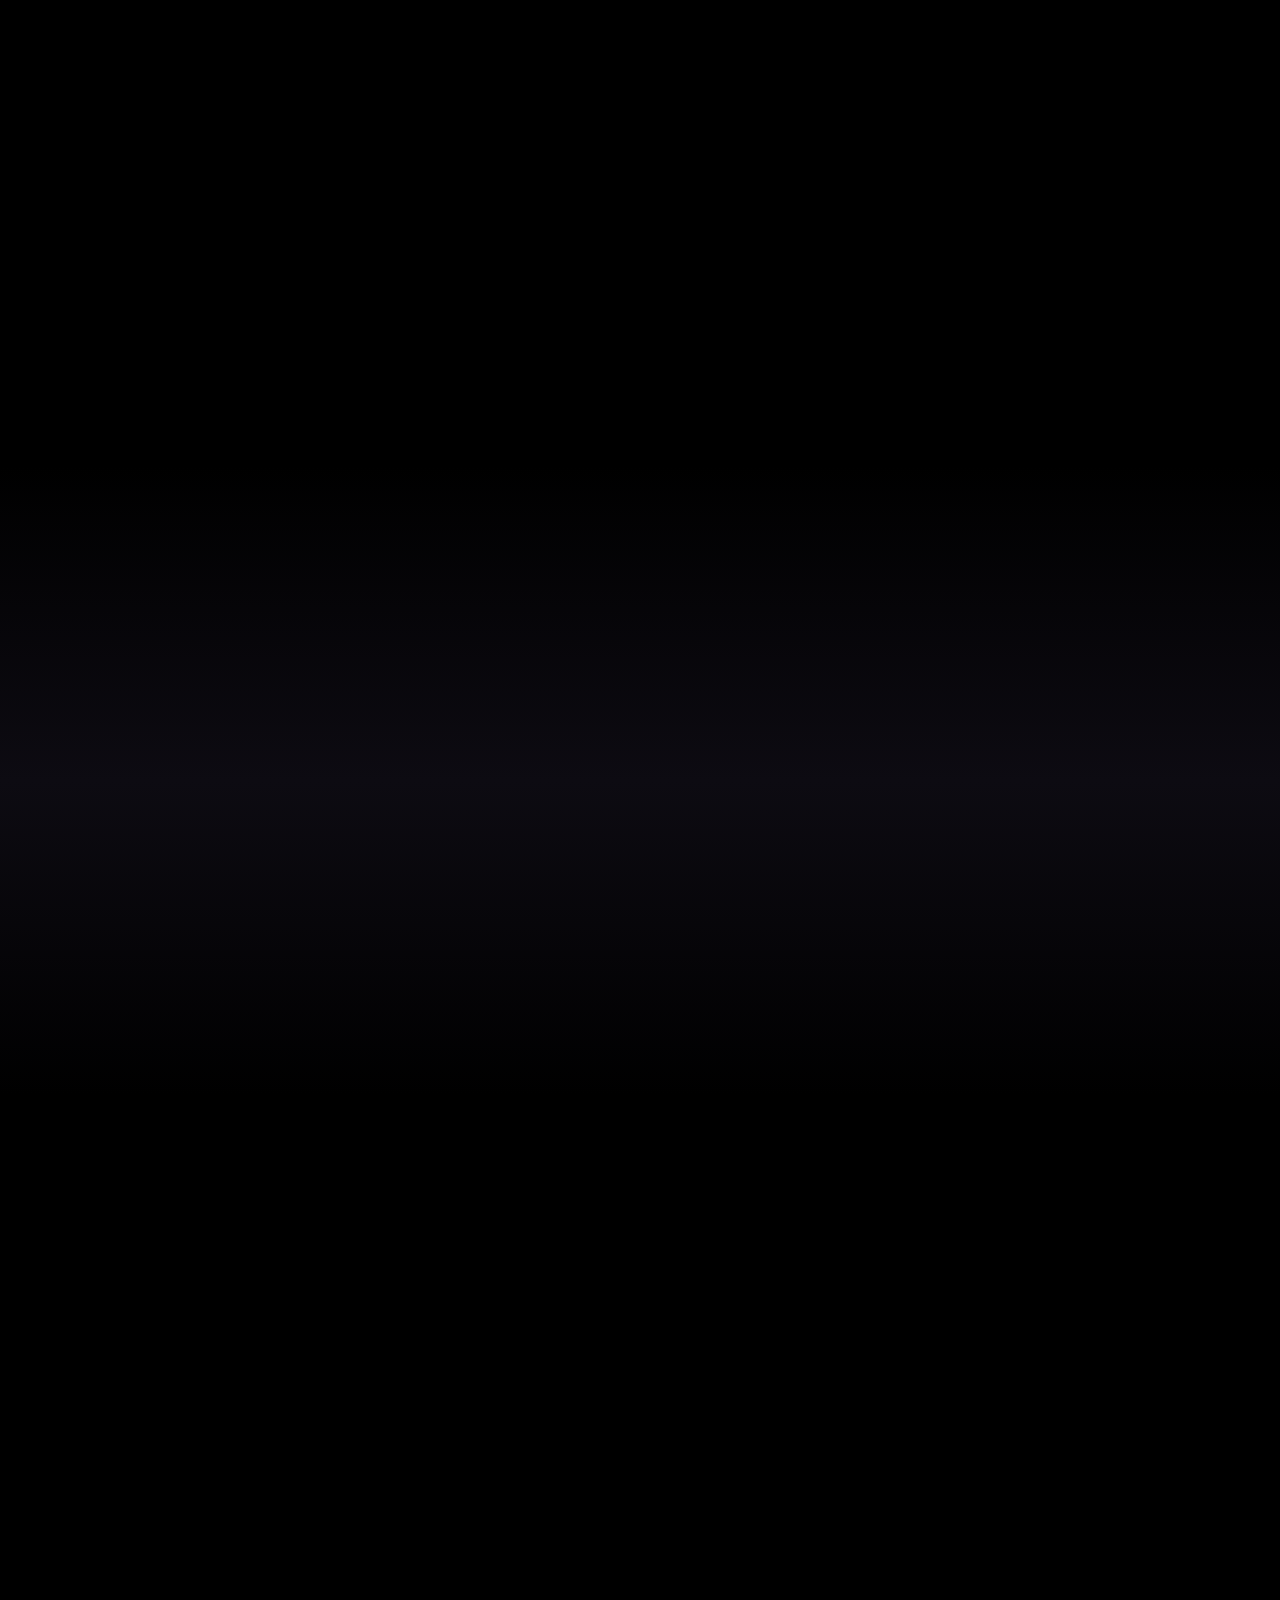
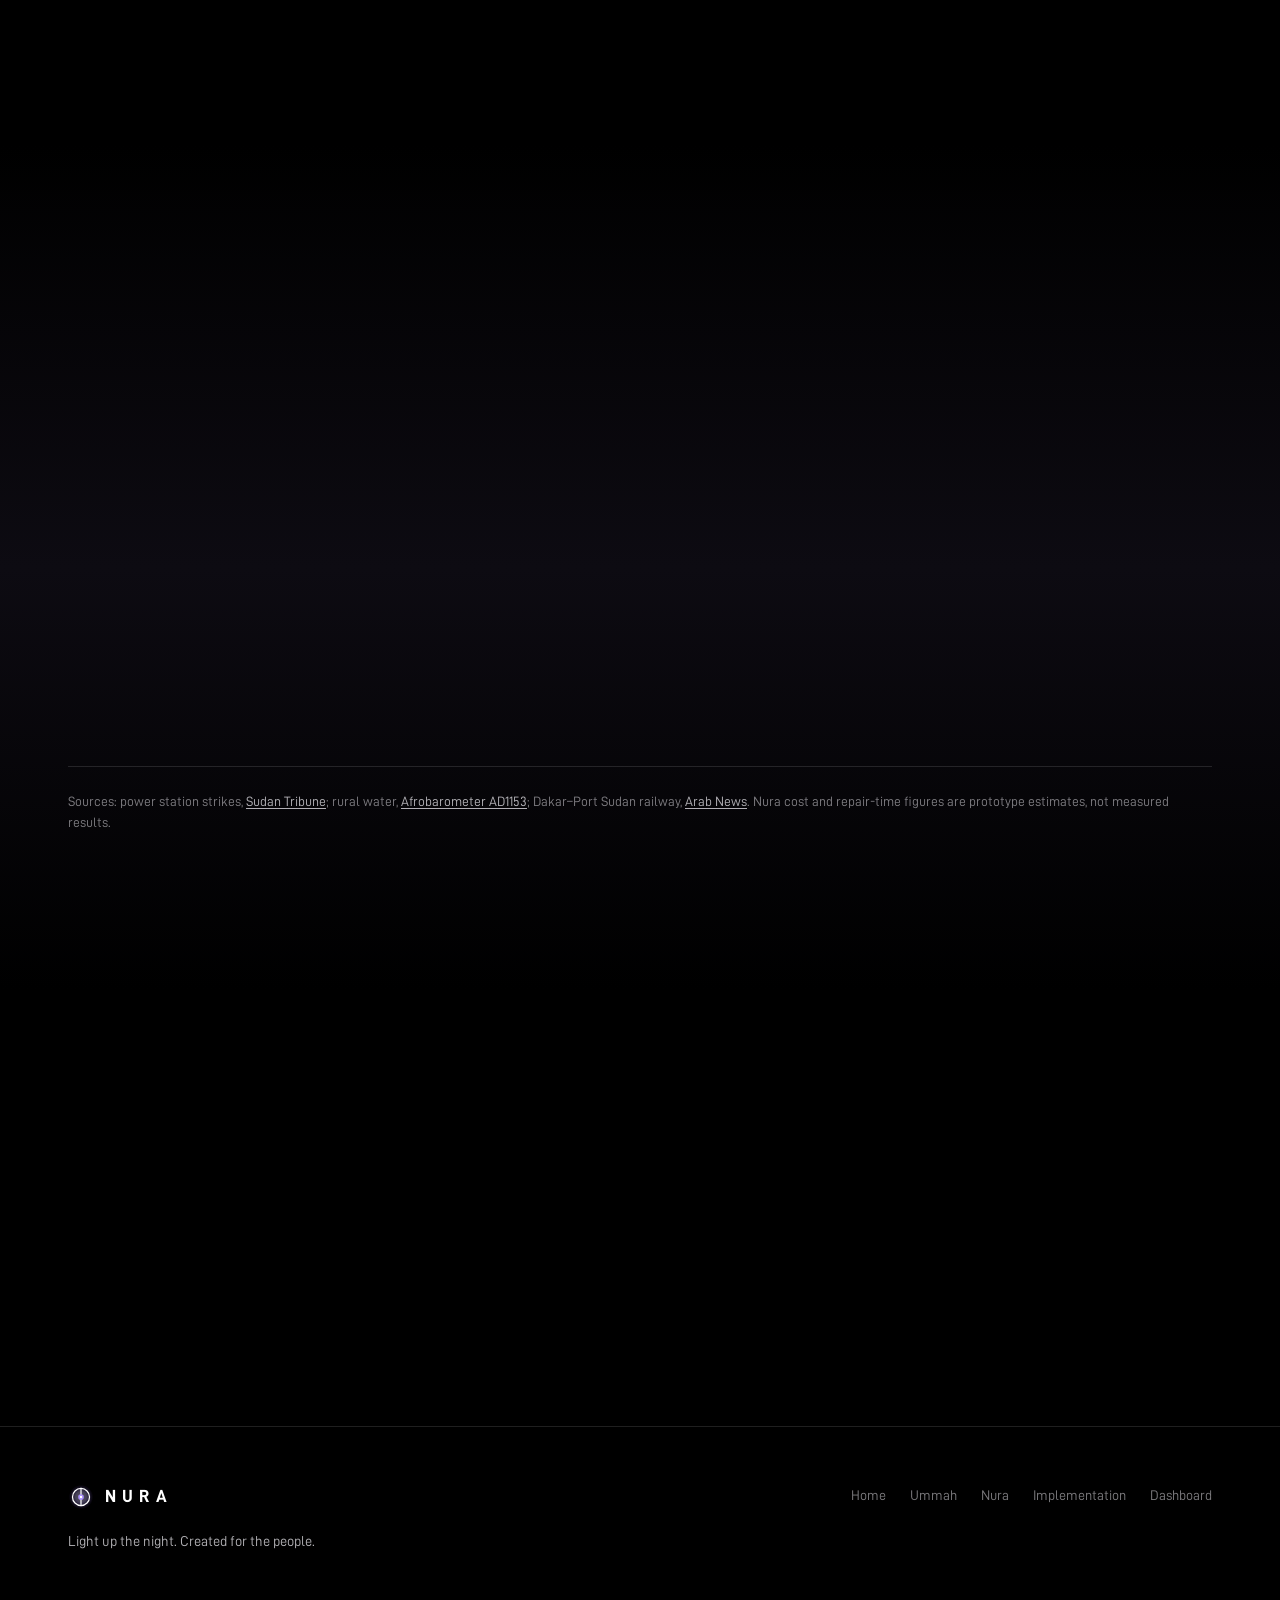
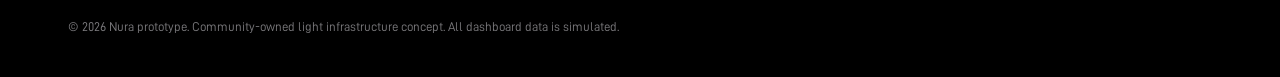
==== commit 30edc4a9: "Pre-hackathon accuracy fixes" ====
--- a/frontend/index.html
+++ b/frontend/index.html
@@ -62,24 +62,24 @@
         </div>
         <div class="grid grid--2 reveal">
           <div class="stat">
-            <div class="stat__value">40<small>%</small></div>
-            <div class="stat__label">In complete darkness</div>
-            <div class="stat__note">Share of people in parts of war-torn Sudan left without power after attacks on energy assets.</div>
+            <div class="stat__value">6</div>
+            <div class="stat__label">Sudanese cities</div>
+            <div class="stat__note">Where drones have struck power stations: Merowe, Dongola, Al-Dabbah, Atbara, Port Sudan and Kassala. One strike in Atbara cut power to hundreds of thousands.</div>
           </div>
           <div class="stat">
-            <div class="stat__value">~1<small>/2</small></div>
-            <div class="stat__label">Rural access</div>
-            <div class="stat__note">Only about half of rural Sahelian communities have a borehole or reliable piped water (Afrobarometer).</div>
+            <div class="stat__value">1<small>in 3</small></div>
+            <div class="stat__label">Rural piped water</div>
+            <div class="stat__note">Only about one in three rural areas surveyed across Africa has a piped water system most homes can reach (Afrobarometer, 2026).</div>
           </div>
           <div class="stat">
-            <div class="stat__value">11</div>
-            <div class="stat__label">Sudanese states</div>
-            <div class="stat__note">Where the OIC's Islamic Solidarity Fund is re-equipping 80 local health centres.</div>
+            <div class="stat__value">57</div>
+            <div class="stat__label">OIC member states</div>
+            <div class="stat__note">The same kit, dashboard and repair guides can work in every one of them.</div>
           </div>
           <div class="stat">
             <div class="stat__value">7</div>
             <div class="stat__label">Sahel nations</div>
-            <div class="stat__note">Linked by the planned 10,100 km Dakar–Port Sudan railway, with no local lighting along its corridors.</div>
+            <div class="stat__note">Linked by the planned 10,100 km Dakar–Port Sudan railway, through corridors where local power and lighting are still scarce.</div>
           </div>
         </div>
       </div>
@@ -96,12 +96,12 @@
           <article class="card">
             <h3>Systematic destruction</h3>
             <p>In active conflict, including the war in Sudan, armed factions such as the RSF target local energy and communications assets. Water networks fail with them, because the pumps need power.</p>
-            <div class="card__meta">Impact · <strong>Up to 40% dark</strong></div>
+            <div class="card__meta">Impact · <strong>Cities blacked out</strong></div>
           </article>
           <article class="card">
             <h3>Rural–urban disparity</h3>
             <p>Even before the war, city centres had patchy grid access while rural communities had almost none. Central grids never reach the villages, camps and edges of towns where people now live.</p>
-            <div class="card__meta">Impact · <strong>~50% no water point</strong></div>
+            <div class="card__meta">Impact · <strong>1 in 3 rural piped water</strong></div>
           </article>
           <article class="card">
             <h3>Climate–scarcity loop</h3>
@@ -158,17 +158,17 @@
           <div class="stat">
             <div class="stat__value">&lt;24<small>h</small></div>
             <div class="stat__label">Target repair time</div>
-            <div class="stat__note">AI detects the outage and sends a local fixer step-by-step instructions.</div>
+            <div class="stat__note">Simple rules spot the outage, and the AI writes a local fixer a step-by-step repair guide.</div>
           </div>
         </div>
-        <p class="sources">Figures on this page are drawn from OIC, SESRIC and Afrobarometer reporting summarised in the Nura vision brief. Nura cost and repair-time figures are prototype estimates, not measured results.</p>
+        <p class="sources">Sources: power station strikes, <a href="https://sudantribune.com/article/316269">Sudan Tribune</a>; rural water, <a href="https://www.afrobarometer.org/publication/ad1153-water-supply-high-on-africans-policy-agenda-amid-persistent-access-and-service-gaps/">Afrobarometer AD1153</a>; Dakar–Port Sudan railway, <a href="https://www.arabnews.com/node/1198586/amp">Arab News</a>. Nura cost and repair-time figures are prototype estimates, not measured results.</p>
       </div>
     </section>
 
     <!-- Slogan -->
     <section class="section slogan" aria-label="Nura slogan">
       <div class="container reveal">
-        <span class="eyebrow">Nura · نورة · Light</span>
+        <span class="eyebrow">Nura · نورة · from nūr, light</span>
         <blockquote>Light up the night. <em>Created for the people.</em></blockquote>
         <div class="btn-row btn-row--center">
           <a class="btn" href="ummah.html">Why it matters</a>
--- a/frontend/assets/css/nura.css
+++ b/frontend/assets/css/nura.css
@@ -1931,3 +1931,66 @@
   margin: 0;
   padding: 0;
 }
+
+/* Ummah: barrier comparison cards */
+.compare dl {
+  margin: 0.5rem 0 0;
+}
+.compare dt {
+  font-size: 0.75rem;
+  letter-spacing: 0.06em;
+  text-transform: uppercase;
+  color: var(--text-3);
+  margin-top: 1.1rem;
+}
+.compare dd {
+  margin: 0.35rem 0 0;
+  line-height: 1.6;
+  color: var(--text-2);
+}
+.compare dd.compare__answer {
+  color: var(--white);
+  border-left: 2px solid var(--purple);
+  padding-left: 0.9rem;
+}
+
+/* Tables: let sentences wrap so nothing runs off the right edge; keep numbers on one line */
+td {
+  white-space: normal;
+  vertical-align: top;
+  line-height: 1.5;
+}
+th,
+td.num {
+  white-space: nowrap;
+}
+
+/* Implementation: where it started */
+.origin__grid {
+  display: grid;
+  grid-template-columns: 0.8fr 1.2fr;
+  gap: 1rem;
+  align-items: center;
+}
+.origin__grid img {
+  width: 100%;
+  height: auto;
+  max-height: 460px;
+  object-fit: contain;
+  border-radius: 8px;
+  background: var(--ink-800);
+}
+@media (max-width: 520px) {
+  .origin__grid {
+    grid-template-columns: 1fr 1fr;
+  }
+}
+
+.sources a {
+  color: var(--text-2);
+  text-decoration: underline;
+  text-underline-offset: 2px;
+}
+.sources a:hover {
+  color: var(--white);
+}
